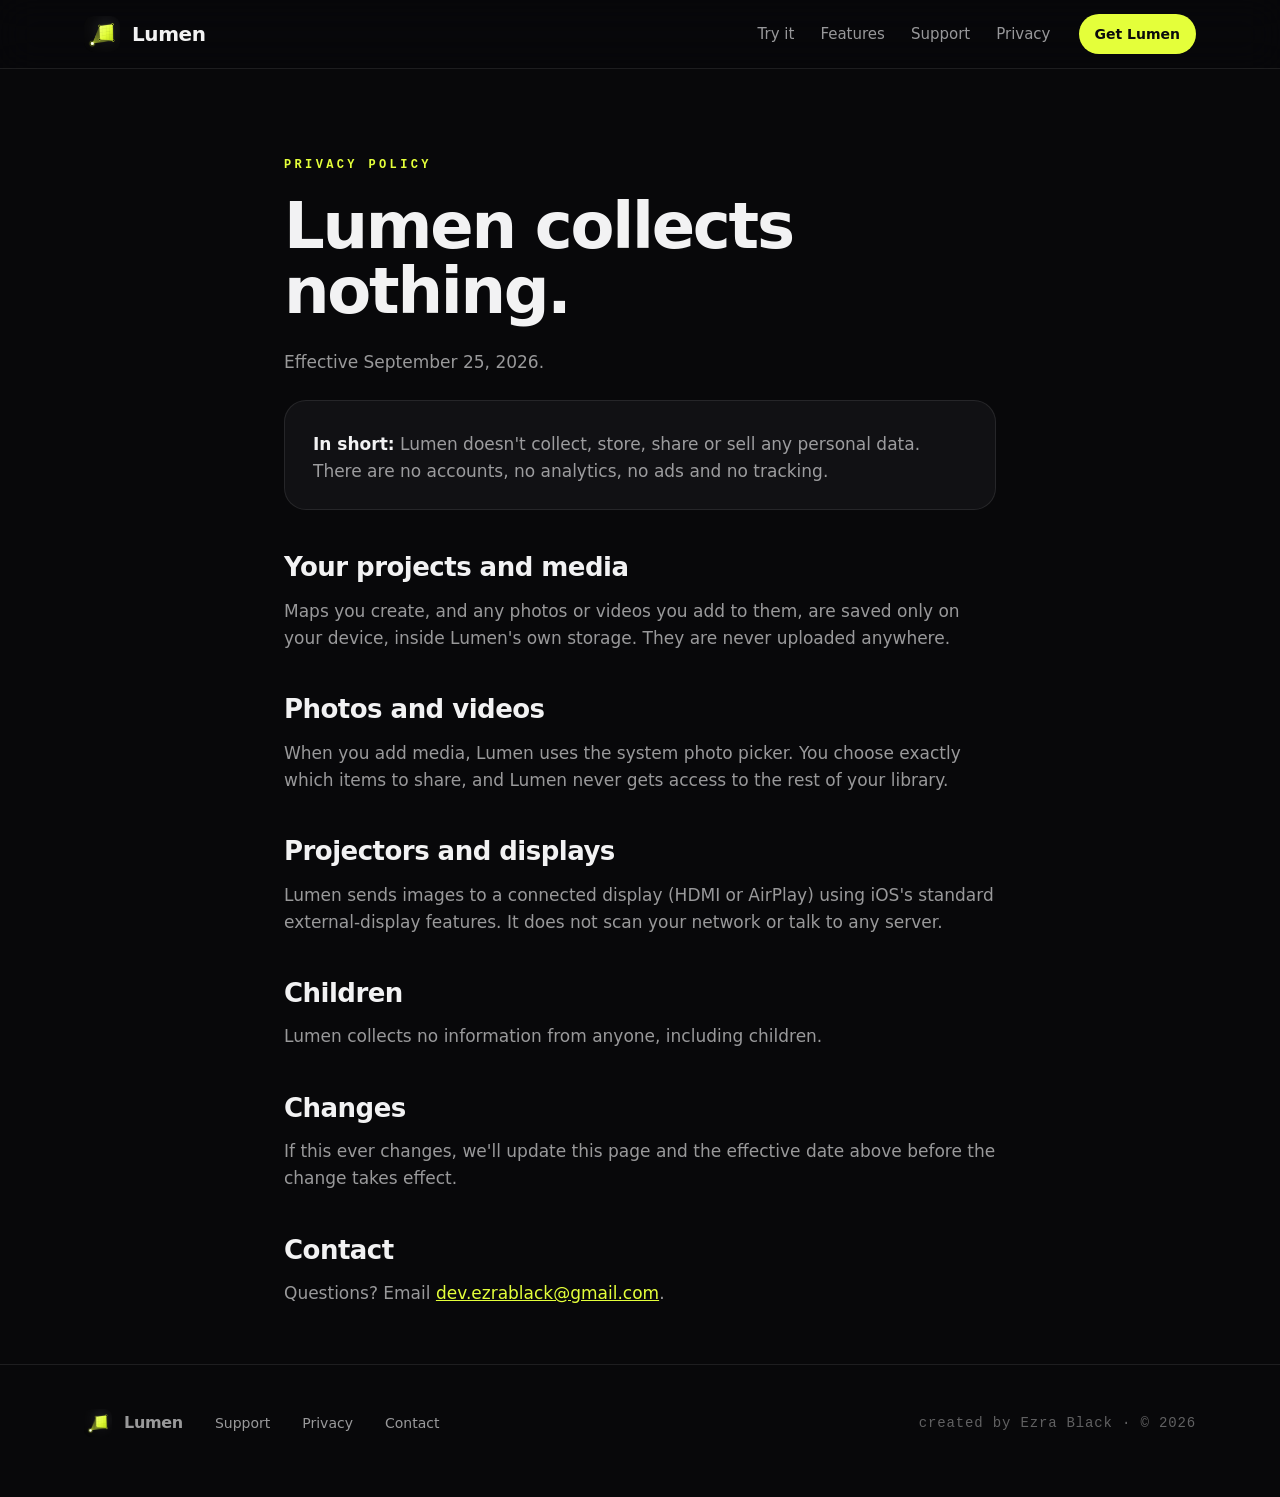
==== privacy.html @ 42082ad2 "Lumen website: landing page, support and privacy policy Co-Authored-By: Claude Opus 5.5 <noreply@ant" ====
<!doctype html><html lang="en"><head><meta charset="utf-8"><meta name="viewport" content="width=device-width, initial-scale=1">
<title>Lumen Privacy Policy</title><meta name="description" content="Lumen collects no data. Your projects and media stay on your device."><meta name="theme-color" content="#08080A">
<link rel="icon" href="img/icon.png"><link rel="stylesheet" href="site.css"></head>
<body><nav class="nav scrolled"><div class="wrap"><a class="brand" href="index.html"><img src="img/icon.png" alt="">Lumen</a><div class="nav-links"><a href="index.html#try">Try it</a><a href="index.html#features">Features</a><a href="support.html">Support</a><a href="privacy.html">Privacy</a></div><a class="btn btn-beam" href="index.html#get">Get Lumen</a></div></nav><main class="doc"><span class="label">Privacy policy</span>
<h1>Lumen collects nothing.</h1>
<p>Effective September 25, 2026.</p>
<div class="card"><p><strong>In short:</strong> Lumen doesn't collect, store, share or sell any personal data. There are no accounts, no analytics, no ads and no tracking.</p></div>
<h2>Your projects and media</h2>
<p>Maps you create, and any photos or videos you add to them, are saved only on your device, inside Lumen's own storage. They are never uploaded anywhere.</p>
<h2>Photos and videos</h2>
<p>When you add media, Lumen uses the system photo picker. You choose exactly which items to share, and Lumen never gets access to the rest of your library.</p>
<h2>Projectors and displays</h2>
<p>Lumen sends images to a connected display (HDMI or AirPlay) using iOS's standard external-display features. It does not scan your network or talk to any server.</p>
<h2>Children</h2>
<p>Lumen collects no information from anyone, including children.</p>
<h2>Changes</h2>
<p>If this ever changes, we'll update this page and the effective date above before the change takes effect.</p>
<h2>Contact</h2>
<p>Questions? Email <a href="mailto:dev.ezrablack@gmail.com">dev.ezrablack@gmail.com</a>.</p></main><footer><div class="wrap"><a class="brand" href="index.html" style="font-size:16px"><img src="img/icon.png" alt="" style="width:28px;height:28px;border-radius:7px">Lumen</a><a href="support.html">Support</a><a href="privacy.html">Privacy</a><a href="mailto:dev.ezrablack@gmail.com">Contact</a><span class="credit">created by Ezra Black · © 2026</span></div></footer></body></html>
---- site.css ----
/* Lumen site: the app's "stage" look. Near-black room, hairlines, one chartreuse beam. */
:root {
  --beam: #E4FF3A;
  --beam-soft: rgba(228, 255, 58, .14);
  --bg: #08080A;
  --panel: #111114;
  --raised: #17171B;
  --text: #F2F2F3;
  --muted: rgba(242, 242, 243, .62);
  --faint: rgba(242, 242, 243, .38);
  --line: rgba(255, 255, 255, .09);
  --line-strong: rgba(255, 255, 255, .16);
  --mono: ui-monospace, "SF Mono", SFMono-Regular, Menlo, monospace;
  --sans: -apple-system, BlinkMacSystemFont, "SF Pro Display", "Inter", system-ui, sans-serif;
  --r: 22px;
  --max: 1160px;
}
* { box-sizing: border-box; }
html { scroll-behavior: smooth; }
body { margin: 0; background: var(--bg); color: var(--text); font: 17px/1.6 var(--sans); -webkit-font-smoothing: antialiased; overflow-x: hidden; }
img, video, canvas { display: block; max-width: 100%; }
a { color: inherit; }
::selection { background: var(--beam); color: #000; }
.wrap { width: 100%; max-width: var(--max); margin: 0 auto; padding: 0 24px; }
.label { font: 600 12px/1 var(--mono); letter-spacing: .28em; text-transform: uppercase; color: var(--beam); }
.muted { color: var(--muted); }
h1, h2, h3 { margin: 0; letter-spacing: -.035em; line-height: 1.02; font-weight: 750; }
h1 { font-size: clamp(46px, 7.2vw, 92px); }
h2 { font-size: clamp(36px, 5vw, 64px); }
h3 { font-size: 24px; letter-spacing: -.02em; line-height: 1.15; }
em { font-style: normal; color: var(--beam); }

/* Buttons */
.btn { display: inline-flex; align-items: center; gap: 10px; height: 52px; padding: 0 24px; border-radius: 999px; font-weight: 650; font-size: 16px; text-decoration: none; border: 0; cursor: pointer; transition: transform .15s ease, background .2s ease, box-shadow .2s ease; }
.btn:active { transform: scale(.97); }
.btn-beam { background: var(--beam); color: #0A0A0C; box-shadow: 0 0 0 0 rgba(228,255,58,.5); }
.btn-beam:hover { box-shadow: 0 0 40px 0 rgba(228,255,58,.35); }
.btn-ghost { background: var(--raised); color: var(--text); border: 1px solid var(--line-strong); }
.btn-ghost:hover { background: #1F1F25; }
.btn .apple { width: 18px; height: 18px; }
.soon { font: 600 11px var(--mono); letter-spacing: .12em; padding: 3px 8px; border-radius: 99px; background: rgba(0,0,0,.14); }

/* Nav */
.nav { position: sticky; top: 0; z-index: 50; backdrop-filter: saturate(160%) blur(18px); -webkit-backdrop-filter: saturate(160%) blur(18px); background: rgba(8,8,10,.72); border-bottom: 1px solid transparent; transition: border-color .3s; }
.nav.scrolled { border-bottom-color: var(--line); }
.nav .wrap { display: flex; align-items: center; height: 68px; gap: 28px; }
.brand { display: flex; align-items: center; gap: 12px; text-decoration: none; font-weight: 750; font-size: 20px; letter-spacing: -.02em; }
.brand img { width: 36px; height: 36px; border-radius: 9px; }
.nav-links { display: flex; gap: 26px; margin-left: auto; }
.nav-links a { text-decoration: none; color: var(--muted); font-size: 15px; transition: color .2s; }
.nav-links a:hover { color: var(--text); }
.nav .btn { height: 40px; padding: 0 16px; font-size: 14px; }
@media (max-width: 760px) { .nav-links { display: none; } .nav .btn { margin-left: auto; } }

/* Sections */
section { position: relative; padding: 120px 0; }
.section-head { max-width: 760px; margin-bottom: 56px; }
.section-head .label { display: block; margin-bottom: 18px; }
.section-head p { font-size: 20px; color: var(--muted); margin: 20px 0 0; }
.center { text-align: center; margin-left: auto; margin-right: auto; }

/* Scroll reveal */
.reveal { opacity: 0; transform: translateY(28px); transition: opacity .8s cubic-bezier(.2,.7,.2,1), transform .8s cubic-bezier(.2,.7,.2,1); }
.reveal.in { opacity: 1; transform: none; }
.reveal.d1 { transition-delay: .08s; } .reveal.d2 { transition-delay: .16s; } .reveal.d3 { transition-delay: .24s; }
@media (prefers-reduced-motion: reduce) { .reveal { opacity: 1; transform: none; transition: none; } html { scroll-behavior: auto; } }

/* Footer */
footer { border-top: 1px solid var(--line); padding: 44px 0 60px; color: var(--faint); font-size: 14px; }
footer .wrap { display: flex; flex-wrap: wrap; gap: 20px 32px; align-items: center; }
footer a { color: var(--muted); text-decoration: none; }
footer a:hover { color: var(--text); }
footer .credit { margin-left: auto; font-family: var(--mono); letter-spacing: .06em; }

/* Plain document pages (support, privacy) */
.doc { max-width: 760px; margin: 0 auto; padding: 80px 24px 40px; }
.doc h1 { font-size: clamp(40px, 6vw, 64px); margin: 18px 0 24px; }
.doc h2 { font-size: 26px; letter-spacing: -.02em; margin: 44px 0 10px; }
.doc p, .doc li { color: var(--muted); }
.doc strong { color: var(--text); }
.doc a { color: var(--beam); }
.card { background: var(--panel); border: 1px solid var(--line); border-radius: var(--r); padding: 24px 28px; margin: 24px 0; }
.card p { margin: 6px 0 0; }
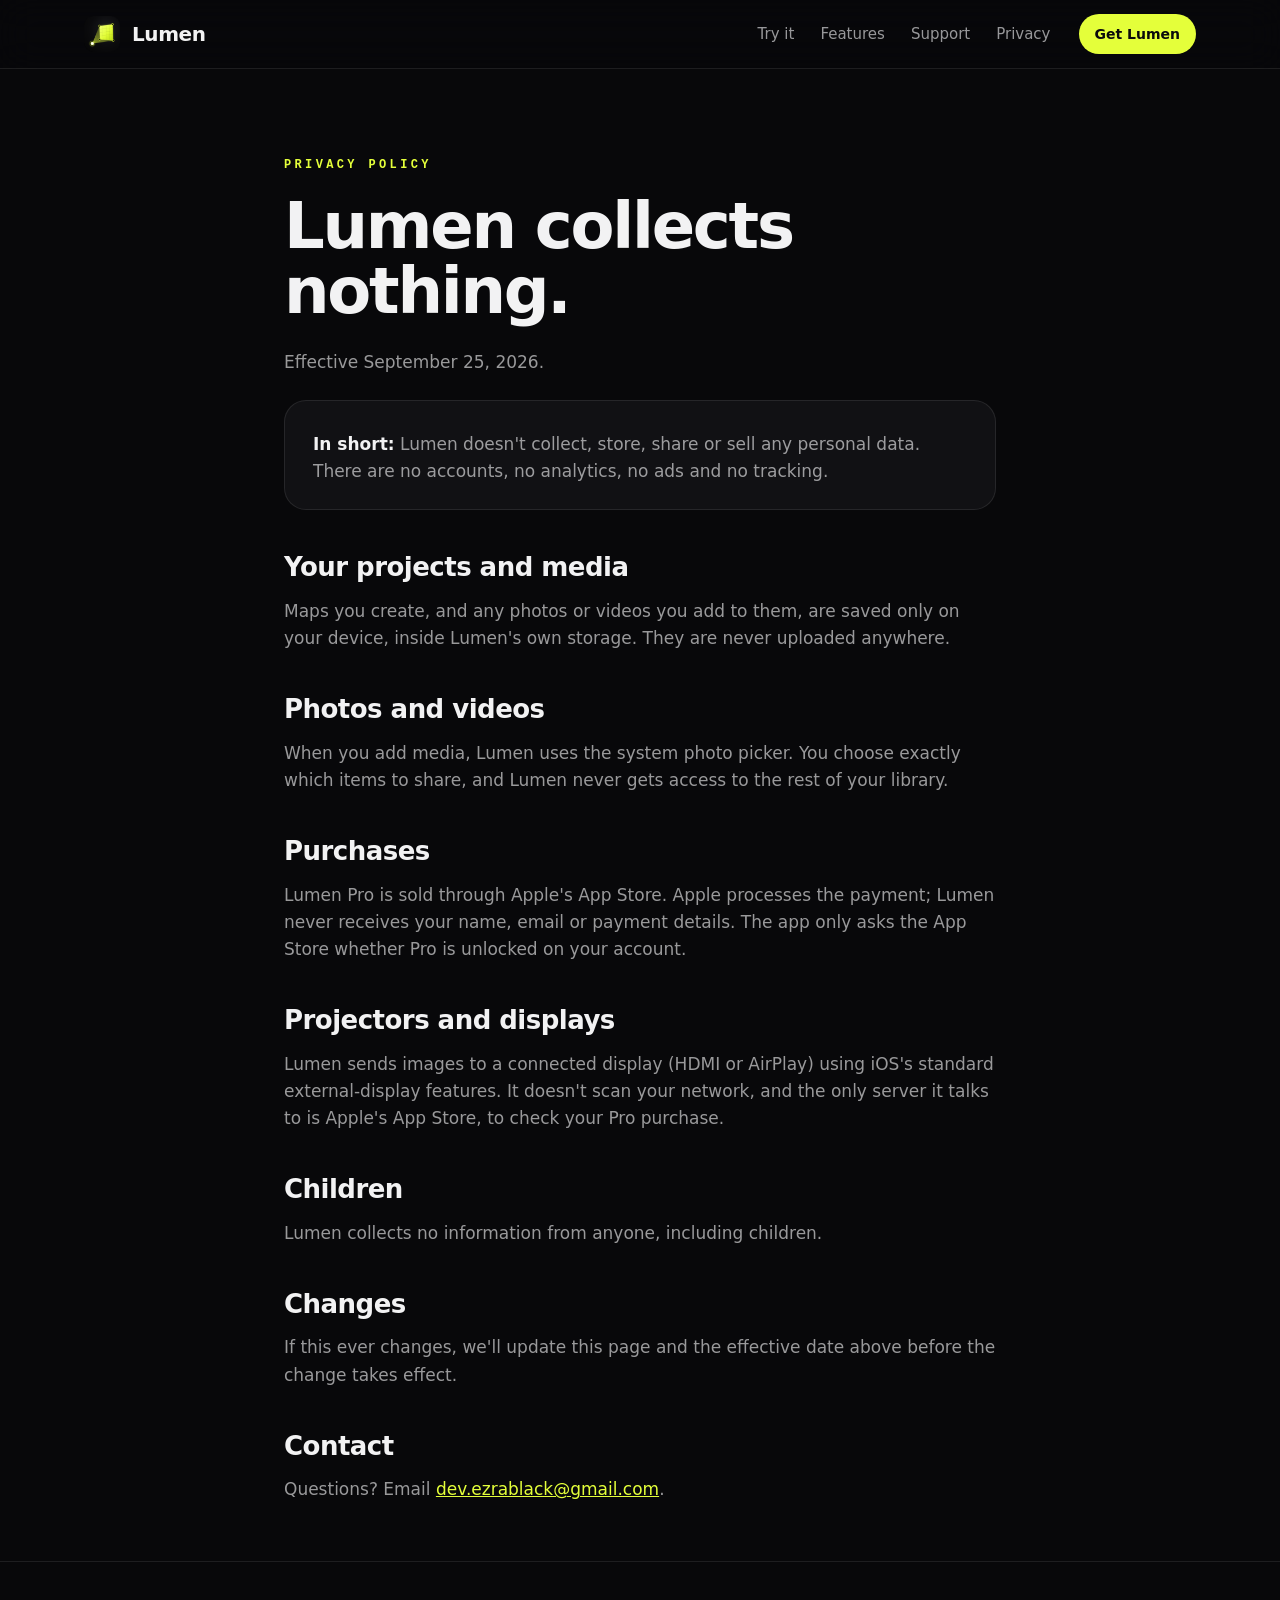
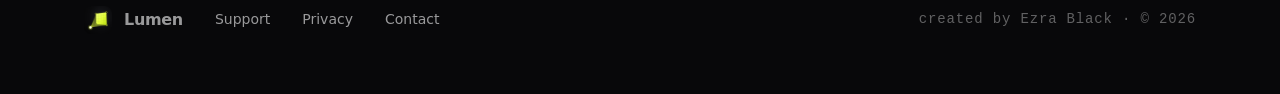
==== commit dbd9e5d0: "Update site Co-Authored-By: Claude Opus 5.5 <noreply@anthropic.com>" ====
--- a/privacy.html
+++ b/privacy.html
@@ -9,8 +9,10 @@
 <p>Maps you create, and any photos or videos you add to them, are saved only on your device, inside Lumen's own storage. They are never uploaded anywhere.</p>
 <h2>Photos and videos</h2>
 <p>When you add media, Lumen uses the system photo picker. You choose exactly which items to share, and Lumen never gets access to the rest of your library.</p>
+<h2>Purchases</h2>
+<p>Lumen Pro is sold through Apple's App Store. Apple processes the payment; Lumen never receives your name, email or payment details. The app only asks the App Store whether Pro is unlocked on your account.</p>
 <h2>Projectors and displays</h2>
-<p>Lumen sends images to a connected display (HDMI or AirPlay) using iOS's standard external-display features. It does not scan your network or talk to any server.</p>
+<p>Lumen sends images to a connected display (HDMI or AirPlay) using iOS's standard external-display features. It doesn't scan your network, and the only server it talks to is Apple's App Store, to check your Pro purchase.</p>
 <h2>Children</h2>
 <p>Lumen collects no information from anyone, including children.</p>
 <h2>Changes</h2>
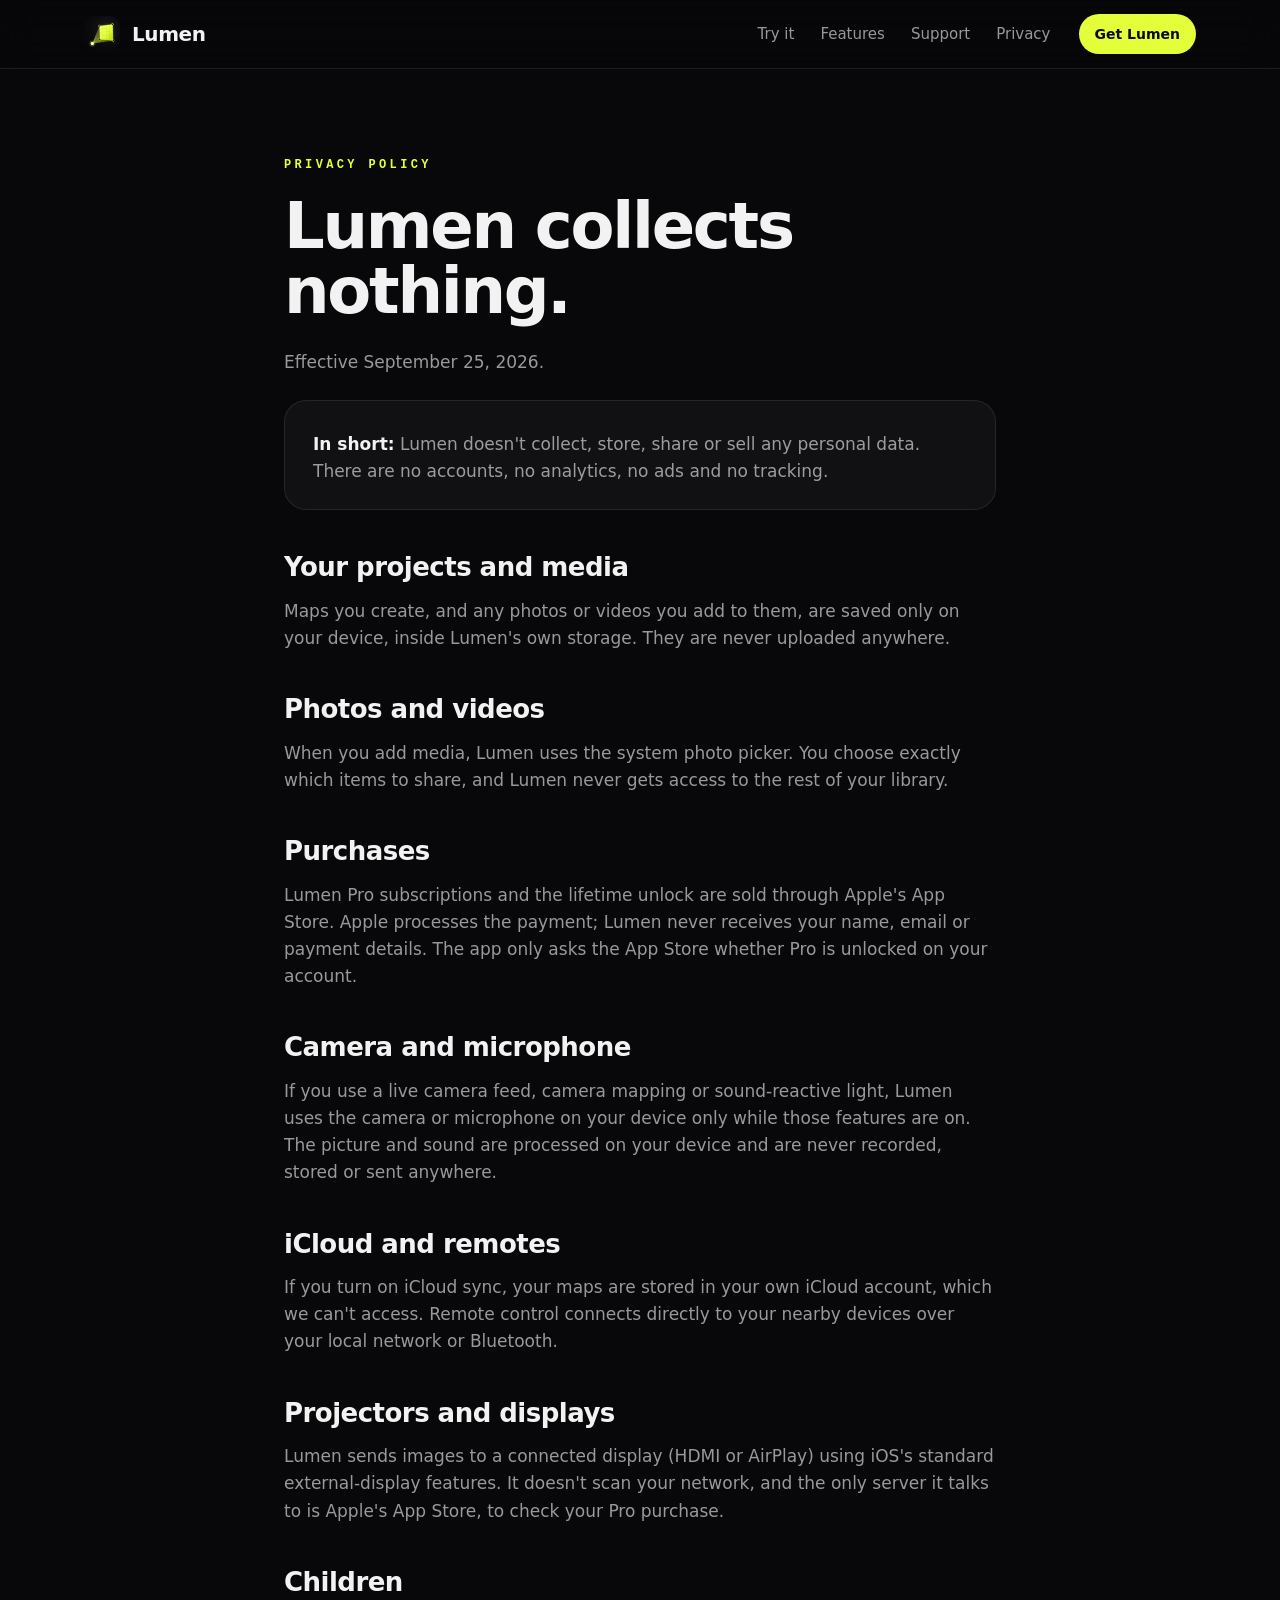
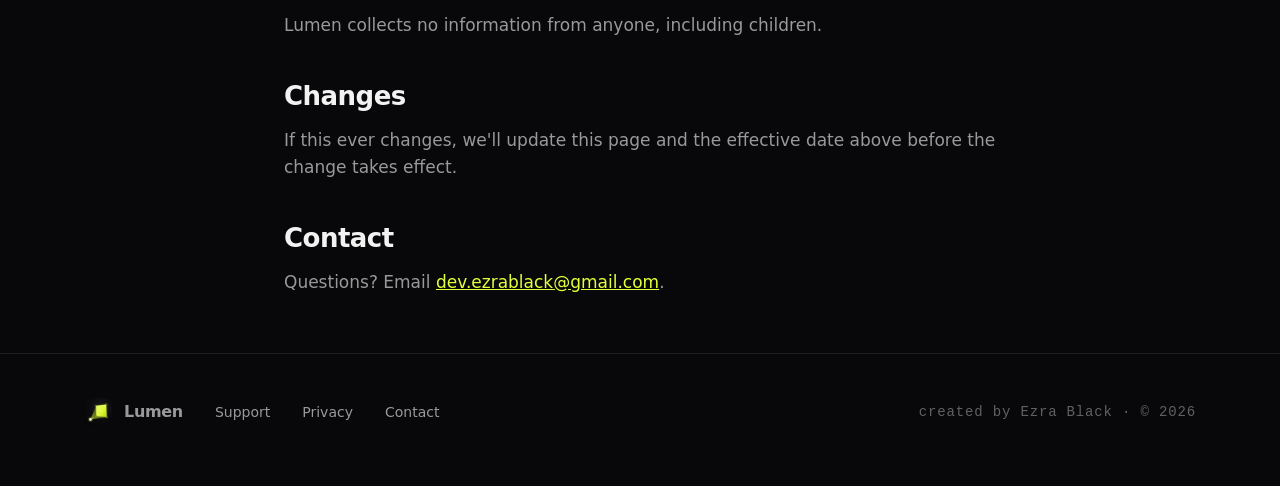
==== commit 253eda5e: "Update site Co-Authored-By: Claude Opus 5.5 <noreply@anthropic.com>" ====
--- a/privacy.html
+++ b/privacy.html
@@ -10,7 +10,11 @@
 <h2>Photos and videos</h2>
 <p>When you add media, Lumen uses the system photo picker. You choose exactly which items to share, and Lumen never gets access to the rest of your library.</p>
 <h2>Purchases</h2>
-<p>Lumen Pro is sold through Apple's App Store. Apple processes the payment; Lumen never receives your name, email or payment details. The app only asks the App Store whether Pro is unlocked on your account.</p>
+<p>Lumen Pro subscriptions and the lifetime unlock are sold through Apple's App Store. Apple processes the payment; Lumen never receives your name, email or payment details. The app only asks the App Store whether Pro is unlocked on your account.</p>
+<h2>Camera and microphone</h2>
+<p>If you use a live camera feed, camera mapping or sound-reactive light, Lumen uses the camera or microphone on your device only while those features are on. The picture and sound are processed on your device and are never recorded, stored or sent anywhere.</p>
+<h2>iCloud and remotes</h2>
+<p>If you turn on iCloud sync, your maps are stored in your own iCloud account, which we can't access. Remote control connects directly to your nearby devices over your local network or Bluetooth.</p>
 <h2>Projectors and displays</h2>
 <p>Lumen sends images to a connected display (HDMI or AirPlay) using iOS's standard external-display features. It doesn't scan your network, and the only server it talks to is Apple's App Store, to check your Pro purchase.</p>
 <h2>Children</h2>
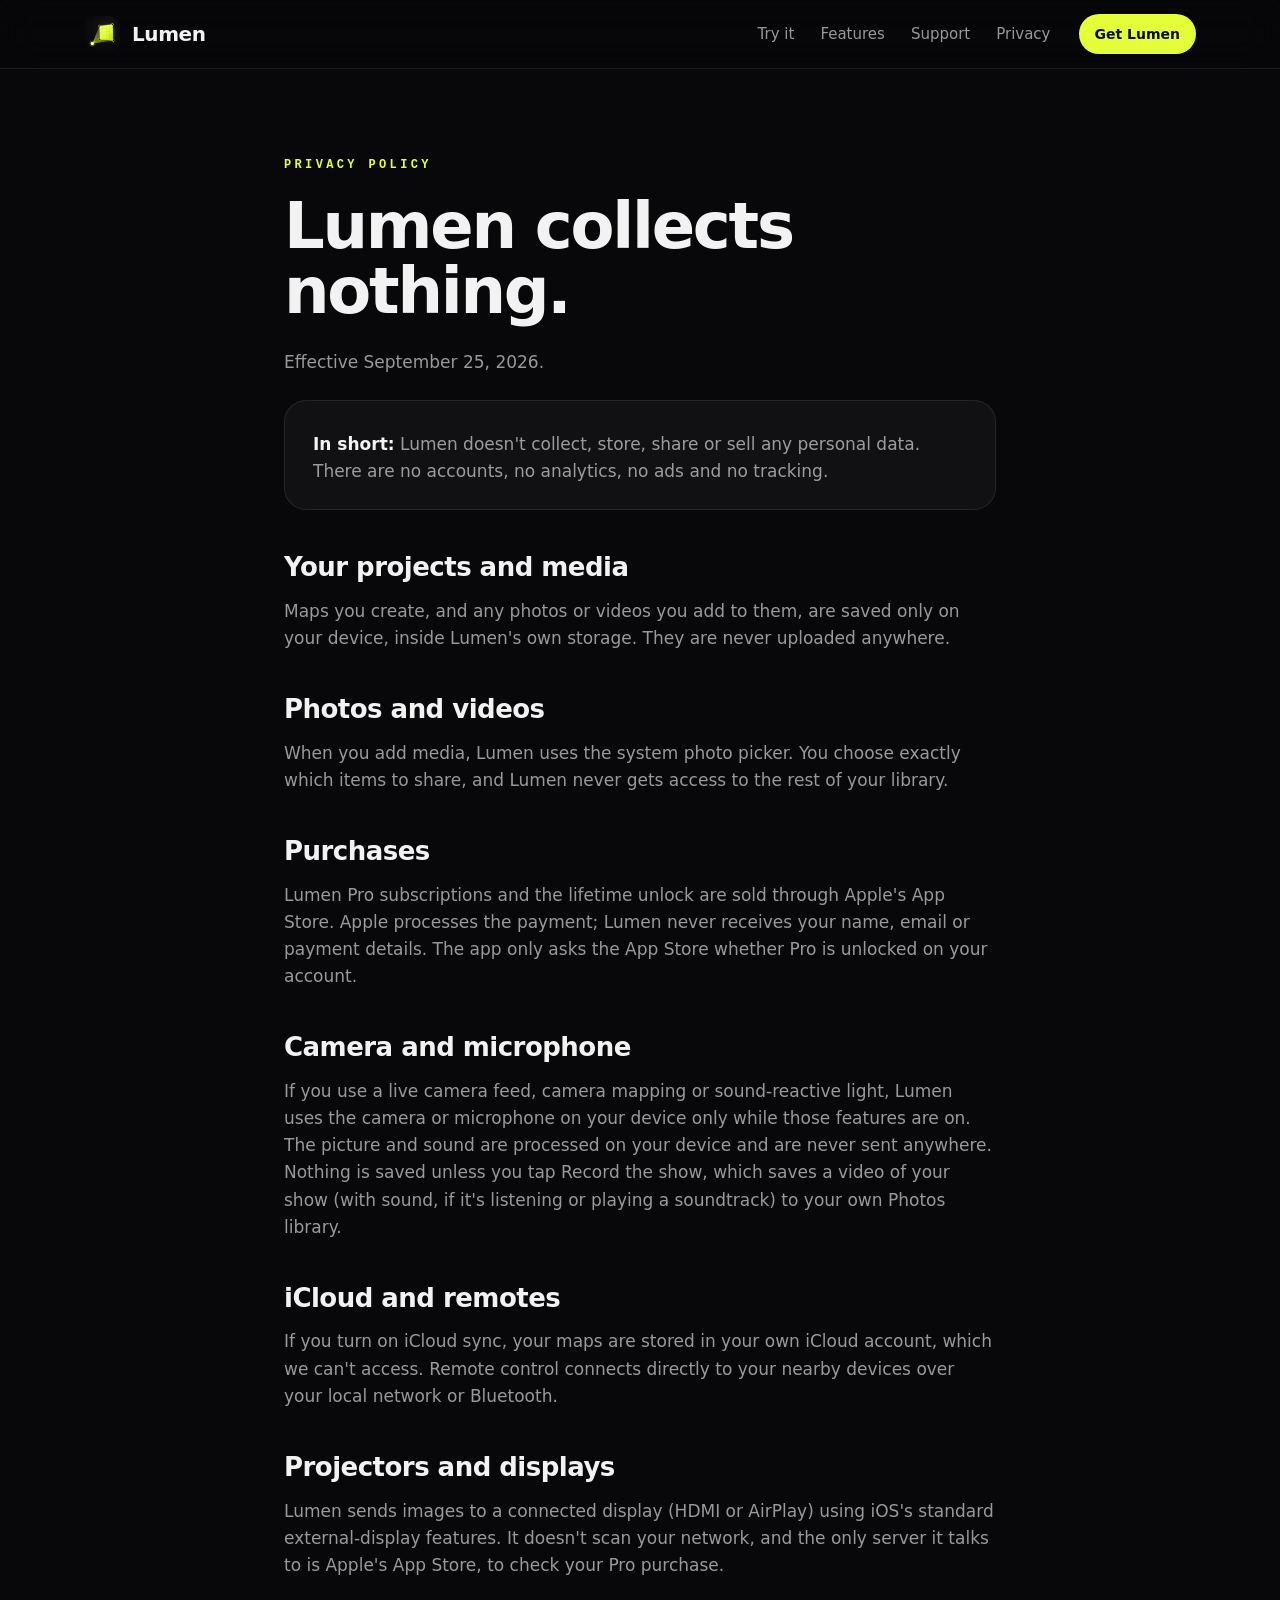
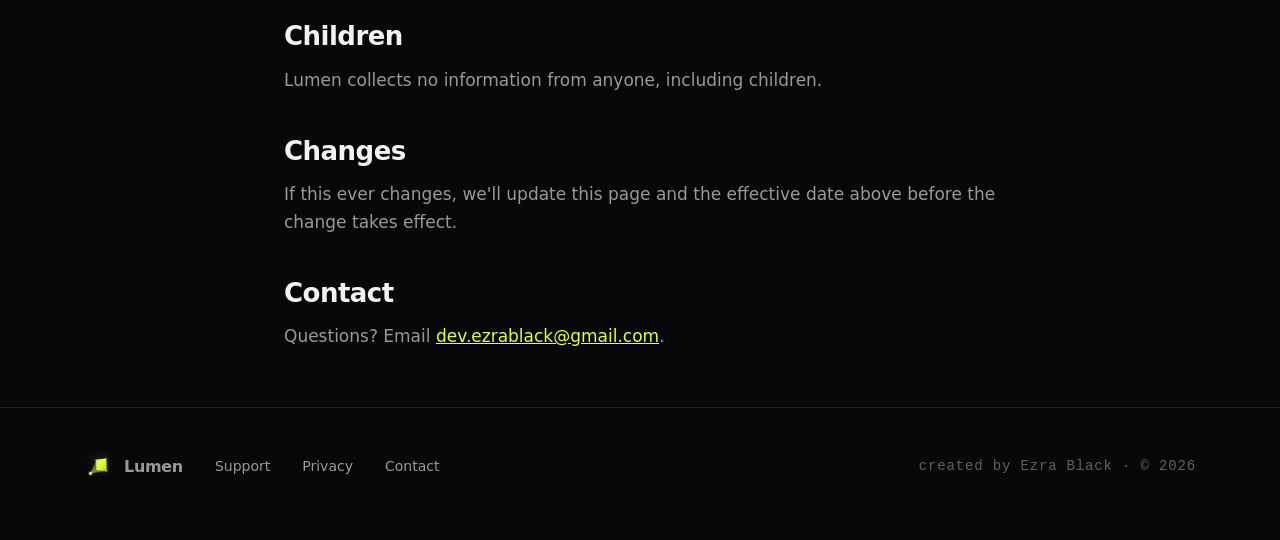
==== commit 1403c37d: "Update site Co-Authored-By: Claude Opus 5.5 <noreply@anthropic.com>" ====
--- a/privacy.html
+++ b/privacy.html
@@ -12,7 +12,7 @@
 <h2>Purchases</h2>
 <p>Lumen Pro subscriptions and the lifetime unlock are sold through Apple's App Store. Apple processes the payment; Lumen never receives your name, email or payment details. The app only asks the App Store whether Pro is unlocked on your account.</p>
 <h2>Camera and microphone</h2>
-<p>If you use a live camera feed, camera mapping or sound-reactive light, Lumen uses the camera or microphone on your device only while those features are on. The picture and sound are processed on your device and are never recorded, stored or sent anywhere.</p>
+<p>If you use a live camera feed, camera mapping or sound-reactive light, Lumen uses the camera or microphone on your device only while those features are on. The picture and sound are processed on your device and are never sent anywhere. Nothing is saved unless you tap Record the show, which saves a video of your show (with sound, if it's listening or playing a soundtrack) to your own Photos library.</p>
 <h2>iCloud and remotes</h2>
 <p>If you turn on iCloud sync, your maps are stored in your own iCloud account, which we can't access. Remote control connects directly to your nearby devices over your local network or Bluetooth.</p>
 <h2>Projectors and displays</h2>
